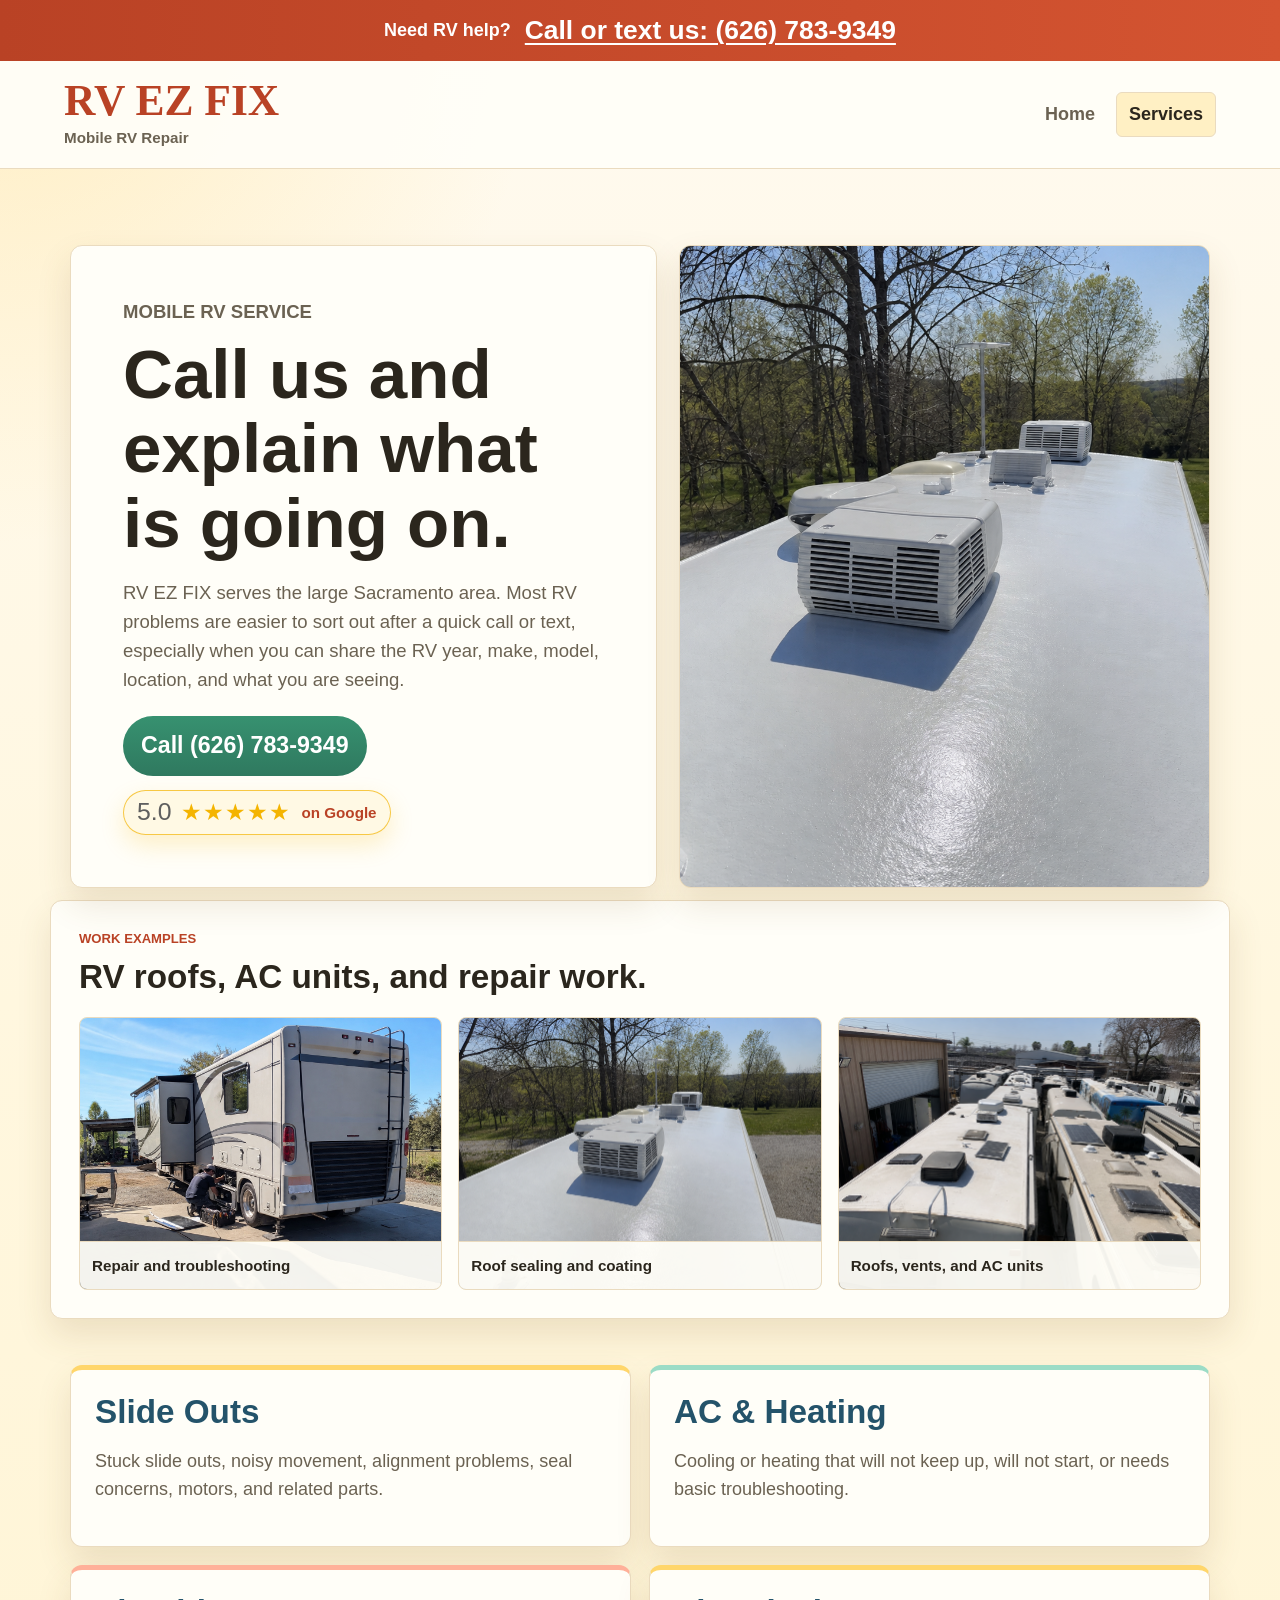
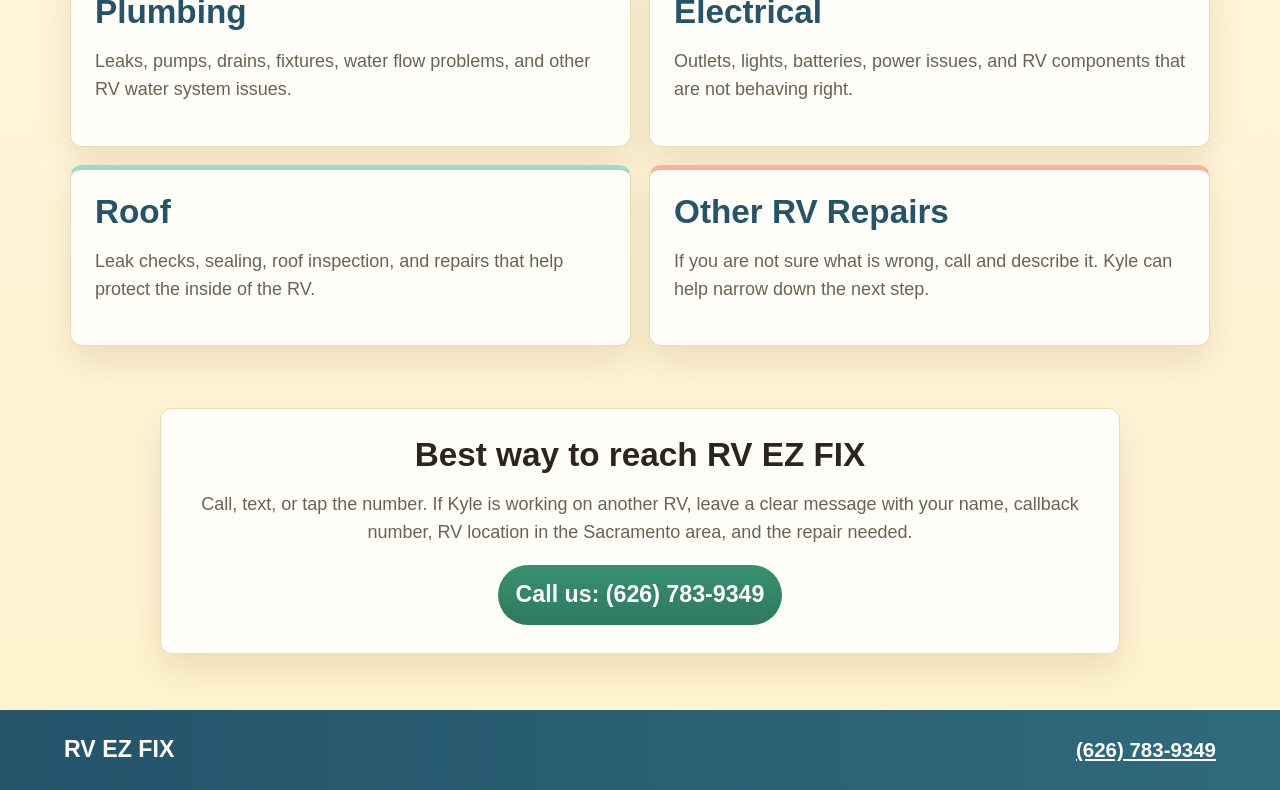
==== services.html @ 78fab825 "Add RV EZ FIX website" ====
<!DOCTYPE html>
<html lang="en">
<head>
  <meta charset="UTF-8">
  <meta name="viewport" content="width=device-width, initial-scale=1.0">
  <title>Services | RV EZ FIX</title>
  <meta name="description" content="Mobile RV repair services from RV EZ FIX: slide outs, AC and heating, plumbing, electrical, roof work, and other RV repairs.">
  <link rel="stylesheet" href="styles.css">
</head>
<body>
  <div class="top-call">
    <span>Need RV help?</span>
    <a href="tel:+16267839349">Call or text us: (626) 783-9349</a>
  </div>

  <header class="site-header">
    <a class="brand" href="index.html" aria-label="RV EZ FIX home">
      <span class="brand-main">RV EZ FIX</span>
      <span class="brand-sub">Mobile RV Repair</span>
    </a>
    <nav class="site-nav" aria-label="Primary navigation">
      <a href="index.html">Home</a>
      <a class="active" href="services.html">Services</a>
    </nav>
  </header>

  <main>
    <section class="services-hero">
      <div class="page-intro">
        <p class="kicker">Mobile RV service</p>
        <h1>Call us and explain what is going on.</h1>
        <p>RV EZ FIX serves the large Sacramento area. Most RV problems are easier to sort out after a quick call or text, especially when you can share the RV year, make, model, location, and what you are seeing.</p>
        <div class="hero-actions">
          <a class="phone-button" href="tel:+16267839349">Call (626) 783-9349</a>
          <a class="google-rating" href="https://share.google/MRd6cJwp9Sc3mTqp2" target="_blank" rel="noopener" aria-label="View RV EZ FIX 5.0 rating on Google">
            <span class="rating-number">5.0</span>
            <span class="rating-stars">&#9733;&#9733;&#9733;&#9733;&#9733;</span>
            <span class="rating-source">on Google</span>
          </a>
        </div>
      </div>
      <figure class="service-hero-photo">
        <img src="assets/rv-roof-coating.png" alt="Freshly sealed RV roof with AC units" onerror="this.style.display='none'">
      </figure>
    </section>

    <section class="section work-gallery compact-gallery" aria-label="RV repair photos">
      <div class="section-heading">
        <p class="kicker">Work examples</p>
        <h2>RV roofs, AC units, and repair work.</h2>
      </div>
      <div class="gallery-grid">
        <figure>
          <img src="assets/rv-shop-repair.png" alt="RV repair work inside a shop" onerror="this.style.display='none'">
          <figcaption>Repair and troubleshooting</figcaption>
        </figure>
        <figure>
          <img src="assets/rv-roof-coating.png" alt="Freshly coated RV roof with AC units" onerror="this.style.display='none'">
          <figcaption>Roof sealing and coating</figcaption>
        </figure>
        <figure>
          <img src="assets/rv-yard-rooftops.png" alt="Multiple RV roofs and service access view" onerror="this.style.display='none'">
          <figcaption>Roofs, vents, and AC units</figcaption>
        </figure>
      </div>
    </section>

    <section class="section services-list" aria-label="RV repair services">
      <article>
        <h2>Slide Outs</h2>
        <p>Stuck slide outs, noisy movement, alignment problems, seal concerns, motors, and related parts.</p>
      </article>
      <article>
        <h2>AC & Heating</h2>
        <p>Cooling or heating that will not keep up, will not start, or needs basic troubleshooting.</p>
      </article>
      <article>
        <h2>Plumbing</h2>
        <p>Leaks, pumps, drains, fixtures, water flow problems, and other RV water system issues.</p>
      </article>
      <article>
        <h2>Electrical</h2>
        <p>Outlets, lights, batteries, power issues, and RV components that are not behaving right.</p>
      </article>
      <article>
        <h2>Roof</h2>
        <p>Leak checks, sealing, roof inspection, and repairs that help protect the inside of the RV.</p>
      </article>
      <article>
        <h2>Other RV Repairs</h2>
        <p>If you are not sure what is wrong, call and describe it. Kyle can help narrow down the next step.</p>
      </article>
    </section>

    <section class="callout">
      <h2>Best way to reach RV EZ FIX</h2>
      <p>Call, text, or tap the number. If Kyle is working on another RV, leave a clear message with your name, callback number, RV location in the Sacramento area, and the repair needed.</p>
      <a class="phone-button" href="tel:+16267839349">Call us: (626) 783-9349</a>
    </section>
  </main>

  <footer class="site-footer">
    <p>RV EZ FIX</p>
    <a href="tel:+16267839349">(626) 783-9349</a>
  </footer>
</body>
</html>
---- styles.css ----
:root {
  --bg: #fff7df;
  --surface: #fffef8;
  --ink: #2b261d;
  --muted: #6b6252;
  --line: #eadbbf;
  --red: #d45431;
  --red-dark: #b94225;
  --green: #2f795f;
  --navy: #24536a;
  --sky: #dff5ff;
  --sun: #ffd66b;
  --gold: #f4b400;
  --shadow: 0 16px 34px rgba(119, 86, 32, 0.14);
}

* {
  box-sizing: border-box;
}

body {
  margin: 0;
  background:
    radial-gradient(circle at top left, rgba(255, 214, 107, 0.35), transparent 34rem),
    linear-gradient(180deg, #fffaf0 0%, var(--bg) 42%, #fff3cf 100%);
  color: var(--ink);
  font-family: "Trebuchet MS", Verdana, Arial, sans-serif;
  font-size: 18px;
  line-height: 1.55;
}

img {
  display: block;
  max-width: 100%;
}

a {
  color: inherit;
}

.top-call {
  align-items: center;
  background: linear-gradient(90deg, var(--red-dark), var(--red));
  color: #fff;
  display: flex;
  flex-wrap: wrap;
  gap: 8px 14px;
  justify-content: center;
  padding: 10px 16px;
  text-align: center;
}

.top-call span {
  font-weight: 700;
}

.top-call a {
  font-size: clamp(1.15rem, 2.4vw, 1.65rem);
  font-weight: 900;
  text-decoration: underline;
  text-decoration-thickness: 2px;
  text-underline-offset: 4px;
}

.site-header {
  align-items: center;
  background: rgba(255, 254, 248, 0.94);
  border-bottom: 1px solid var(--line);
  display: flex;
  justify-content: space-between;
  padding: 18px clamp(18px, 5vw, 64px);
}

.brand {
  display: grid;
  text-decoration: none;
}

.brand-main {
  color: var(--red-dark);
  font-family: Georgia, "Times New Roman", serif;
  font-size: clamp(1.85rem, 3.4vw, 3rem);
  font-weight: 700;
  line-height: 1;
}

.brand-sub {
  color: var(--muted);
  font-size: 0.95rem;
  font-weight: 700;
  margin-top: 4px;
}

.site-nav {
  display: flex;
  gap: 8px;
}

.site-nav a {
  border: 1px solid transparent;
  border-radius: 6px;
  color: var(--muted);
  font-weight: 800;
  padding: 8px 12px;
  text-decoration: none;
}

.site-nav a:hover,
.site-nav a.active {
  background: #fff0c4;
  border-color: var(--line);
  color: var(--ink);
}

.hero,
.page-intro {
  margin: 0 auto;
  max-width: 1180px;
  padding: clamp(38px, 7vw, 82px) 20px 34px;
}

.services-hero {
  align-items: stretch;
  display: grid;
  gap: 22px;
  grid-template-columns: minmax(0, 1.05fr) minmax(320px, 0.95fr);
  margin: 0 auto;
  max-width: 1180px;
  padding: clamp(38px, 7vw, 76px) 20px 12px;
}

.hero {
  display: block;
}

.page-intro {
  display: block;
}

.hero-note,
.quick-card,
.hero-photo,
.service-hero-photo,
.page-intro,
.notice-strip,
.service-bullets,
.services-list article,
.callout,
.service-area,
.work-gallery {
  background: var(--surface);
  border: 1px solid var(--line);
  border-radius: 12px;
  box-shadow: var(--shadow);
}

.hero-note,
.page-intro {
  padding: clamp(28px, 5vw, 52px);
}

.hero-note {
  border-top-left-radius: 0;
  border-top-right-radius: 0;
  box-shadow: var(--shadow);
}

.hero-photo {
  background: #f1dbaa;
  border-bottom: 0;
  border-bottom-left-radius: 0;
  border-bottom-right-radius: 0;
  margin: 0;
  min-height: clamp(260px, 42vw, 520px);
  overflow: hidden;
  position: relative;
}

.service-hero-photo {
  background: #f1dbaa;
  margin: 0;
  min-height: 420px;
  overflow: hidden;
  position: relative;
}

.service-hero-photo::before {
  align-items: center;
  color: #786745;
  content: "RV service photo";
  display: flex;
  font-family: Georgia, "Times New Roman", serif;
  font-size: 1.2rem;
  font-weight: 700;
  inset: 0;
  justify-content: center;
  position: absolute;
}

.service-hero-photo img {
  height: 100%;
  inset: 0;
  object-fit: cover;
  position: absolute;
  width: 100%;
  z-index: 1;
}

.hero-photo::before {
  align-items: center;
  color: #786745;
  content: "RV repair photo";
  display: flex;
  font-family: Georgia, "Times New Roman", serif;
  font-size: 1.2rem;
  font-weight: 700;
  inset: 0;
  justify-content: center;
  position: absolute;
}

.hero-photo img {
  height: 100%;
  inset: 0;
  object-fit: cover;
  position: absolute;
  width: 100%;
  z-index: 1;
}

.quick-card {
  align-self: start;
  padding: 24px;
}

.kicker {
  color: var(--red-dark);
  font-size: 0.82rem;
  font-weight: 900;
  letter-spacing: 0;
  margin: 0 0 10px;
  text-transform: uppercase;
}

h1,
h2 {
  font-family: "Trebuchet MS", Verdana, Arial, sans-serif;
  line-height: 1.08;
}

h1 {
  font-size: clamp(2.25rem, 5.4vw, 4.75rem);
  margin: 0;
}

h2 {
  font-size: clamp(1.45rem, 2.6vw, 2.35rem);
  margin: 0 0 12px;
}

.hero-note p,
.page-intro p,
.quick-card p,
.notice-strip p,
.service-area p,
.callout p,
.services-list p,
.section-heading + p {
  color: var(--muted);
}

.hero-note p:not(.kicker),
.page-intro p {
  font-size: 1.16rem;
  max-width: 760px;
}

.hero-actions {
  align-items: center;
  display: flex;
  flex-wrap: wrap;
  gap: 14px;
  margin-top: 22px;
}

.phone-button {
  background: linear-gradient(180deg, #379170, var(--green));
  border-radius: 999px;
  color: #fff;
  display: inline-block;
  font-size: clamp(1.08rem, 2.4vw, 1.45rem);
  font-weight: 900;
  padding: 12px 18px;
  text-decoration: none;
}

.phone-button:hover {
  background: #2d5142;
}

.rating-badge,
.google-rating {
  align-items: center;
  background: #fff;
  border: 1px solid var(--line);
  border-radius: 999px;
  display: inline-flex;
  gap: 10px;
  padding: 9px 13px;
}

.google-rating {
  background: #fff9e4;
  border-color: rgba(244, 180, 0, 0.7);
  box-shadow: 0 10px 24px rgba(244, 180, 0, 0.2);
  color: var(--ink);
  text-decoration: none;
}

.rating-badge span,
.rating-number {
  color: #5f5f5f;
  font-size: 1.55rem;
  line-height: 1;
}

.rating-badge strong,
.rating-stars {
  color: var(--gold);
  font-size: 1.45rem;
  letter-spacing: 1px;
  line-height: 1;
}

.rating-source {
  color: var(--red-dark);
  font-size: 0.95rem;
  font-weight: 900;
  white-space: nowrap;
}

.quick-card h2,
.services-list h2 {
  color: var(--navy);
}

.quick-card p {
  margin: 12px 0;
}

.quick-card a {
  color: var(--red);
  font-weight: 900;
}

.notice-strip {
  margin: 10px auto 0;
  max-width: 1140px;
  padding: 18px 22px;
}

.notice-strip p {
  font-family: "Trebuchet MS", Verdana, Arial, sans-serif;
  font-size: 1.24rem;
  font-weight: 700;
  margin: 0;
}

.section {
  margin: 0 auto;
  max-width: 1180px;
  padding: 46px 20px;
}

.section-heading {
  margin-bottom: 22px;
}

.section-heading h2 {
  max-width: 720px;
}

.two-column,
.service-area {
  display: grid;
  gap: 28px;
  grid-template-columns: minmax(0, 0.8fr) minmax(0, 1.2fr);
}

.service-bullets,
.service-area {
  margin-top: 0;
  padding: 26px 30px;
}

.service-bullets {
  padding-left: 46px;
}

.service-bullets li {
  margin: 0 0 12px;
}

.work-gallery {
  padding: 28px;
}

.compact-gallery {
  padding-top: 28px;
}

.gallery-grid {
  display: grid;
  gap: 16px;
  grid-template-columns: repeat(3, 1fr);
}

.gallery-grid figure {
  background: #fff0c4;
  border: 1px solid var(--line);
  border-radius: 8px;
  margin: 0;
  min-height: 260px;
  overflow: hidden;
  position: relative;
}

.gallery-grid figure::before {
  align-items: center;
  color: #786745;
  content: "Add job photo";
  display: flex;
  font-family: Georgia, "Times New Roman", serif;
  font-weight: 700;
  inset: 0;
  justify-content: center;
  padding-bottom: 48px;
  position: absolute;
  text-align: center;
}

.gallery-grid img {
  aspect-ratio: 4 / 3;
  height: 100%;
  object-fit: cover;
  position: relative;
  width: 100%;
  z-index: 1;
}

.gallery-grid figcaption {
  background: rgba(255, 254, 248, 0.94);
  border-top: 1px solid var(--line);
  bottom: 0;
  color: var(--ink);
  font-size: 0.95rem;
  font-weight: 800;
  left: 0;
  padding: 12px;
  position: absolute;
  right: 0;
  z-index: 2;
}

.services-list {
  display: grid;
  gap: 18px;
  grid-template-columns: repeat(2, 1fr);
}

.services-list article {
  padding: 24px;
}

.services-list article:nth-child(3n + 1) {
  border-top: 5px solid var(--sun);
}

.services-list article:nth-child(3n + 2) {
  border-top: 5px solid #9bdcc6;
}

.services-list article:nth-child(3n) {
  border-top: 5px solid #ffb099;
}

.callout {
  margin: 16px auto 56px;
  max-width: 960px;
  padding: 28px;
  text-align: center;
}

.site-footer {
  align-items: center;
  background: linear-gradient(90deg, var(--navy), #2f6a7c);
  color: #fff;
  display: flex;
  flex-wrap: wrap;
  gap: 10px 20px;
  justify-content: space-between;
  padding: 22px clamp(18px, 5vw, 64px);
}

.site-footer p {
  font-family: "Trebuchet MS", Verdana, Arial, sans-serif;
  font-size: 1.45rem;
  font-weight: 700;
  margin: 0;
}

.site-footer a {
  font-size: 1.28rem;
  font-weight: 900;
}

@media (max-width: 820px) {
  .site-header {
    align-items: flex-start;
    flex-direction: column;
    gap: 16px;
  }

  .site-nav {
    width: 100%;
  }

  .site-nav a {
    flex: 1;
    text-align: center;
  }

  .hero,
  .services-hero,
  .two-column,
  .service-area,
  .services-list,
  .gallery-grid {
    grid-template-columns: 1fr;
  }

  .page-intro {
    display: block;
  }

  .service-hero-photo {
    min-height: 320px;
  }

  .gallery-grid figure {
    min-height: 320px;
  }
}

@media (max-width: 480px) {
  body {
    font-size: 16px;
  }

  .top-call {
    display: grid;
  }

  .phone-button {
    width: 100%;
    text-align: center;
  }

  .rating-badge {
    justify-content: center;
    width: 100%;
  }

  .google-rating {
    justify-content: center;
    width: 100%;
  }
}
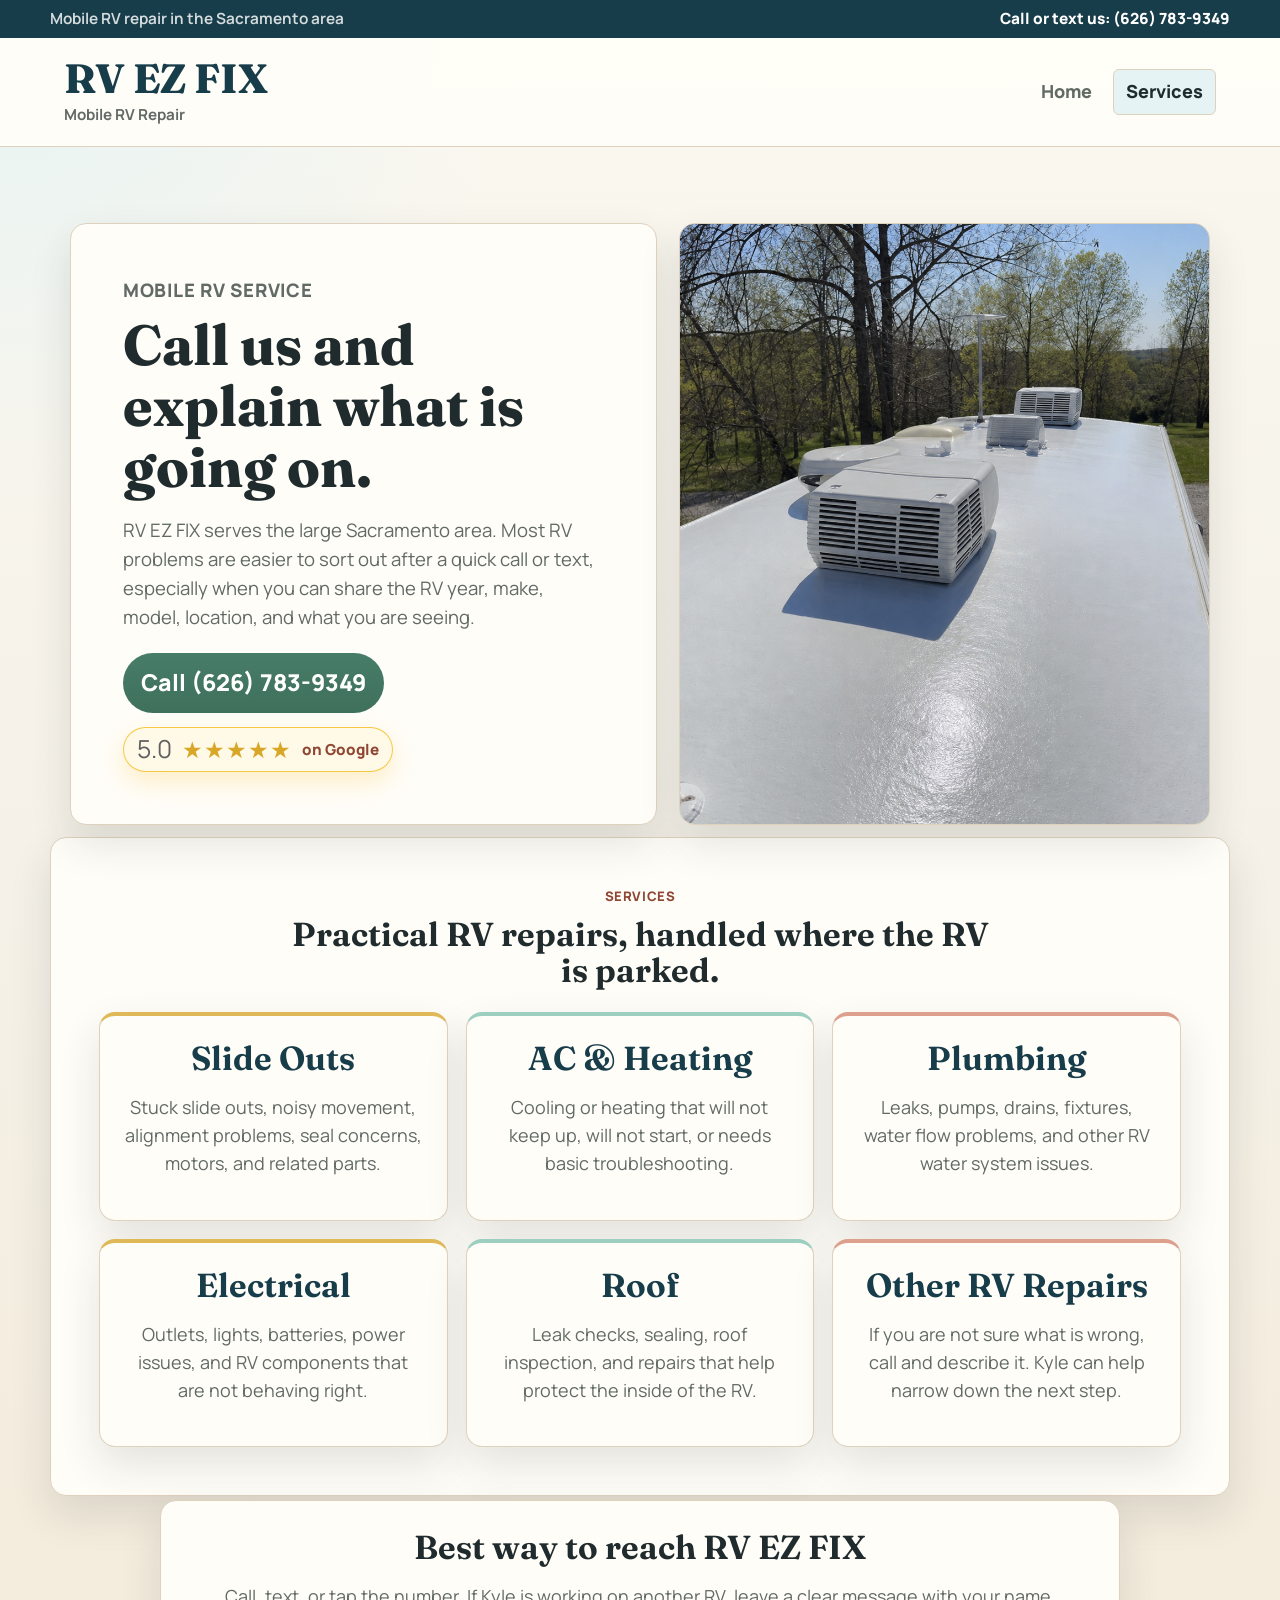
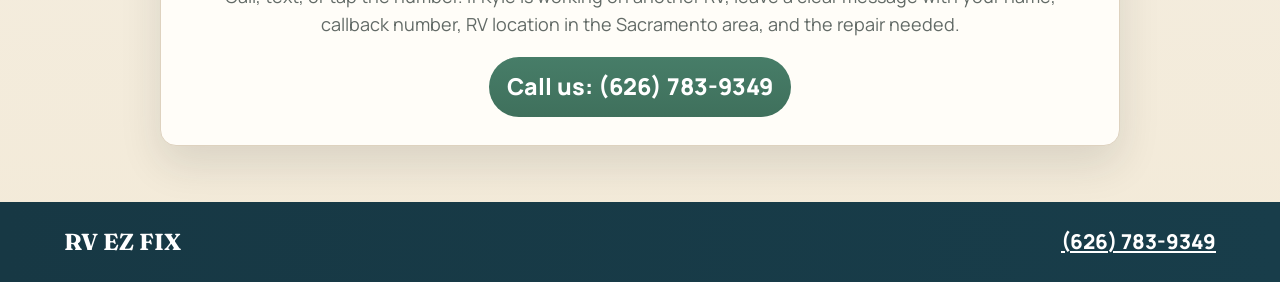
==== commit ac626163: "Refine RV EZ FIX site design" ====
--- a/services.html
+++ b/services.html
@@ -5,12 +5,17 @@
   <meta name="viewport" content="width=device-width, initial-scale=1.0">
   <title>Services | RV EZ FIX</title>
   <meta name="description" content="Mobile RV repair services from RV EZ FIX: slide outs, AC and heating, plumbing, electrical, roof work, and other RV repairs.">
+  <link rel="preconnect" href="https://fonts.googleapis.com">
+  <link rel="preconnect" href="https://fonts.gstatic.com" crossorigin>
+  <link href="https://fonts.googleapis.com/css2?family=Fraunces:opsz,wght@9..144,650;9..144,750&family=Manrope:wght@400;500;600;700;800&display=swap" rel="stylesheet">
   <link rel="stylesheet" href="styles.css">
 </head>
 <body>
   <div class="top-call">
-    <span>Need RV help?</span>
-    <a href="tel:+16267839349">Call or text us: (626) 783-9349</a>
+    <div class="top-call-inner">
+      <span>Mobile RV repair in the Sacramento area</span>
+      <a href="tel:+16267839349">Call or text us: (626) 783-9349</a>
+    </div>
   </div>
 
   <header class="site-header">
@@ -32,7 +37,7 @@
         <p>RV EZ FIX serves the large Sacramento area. Most RV problems are easier to sort out after a quick call or text, especially when you can share the RV year, make, model, location, and what you are seeing.</p>
         <div class="hero-actions">
           <a class="phone-button" href="tel:+16267839349">Call (626) 783-9349</a>
-          <a class="google-rating" href="https://share.google/MRd6cJwp9Sc3mTqp2" target="_blank" rel="noopener" aria-label="View RV EZ FIX 5.0 rating on Google">
+          <a class="google-rating" href="https://www.google.com/maps/search/?api=1&query=RV%20EZ%20FIX%20mobile%20rv%20repair&query_place_id=ChIJzyVlwn_RmoAR7Ndyryuwh48" target="_blank" rel="noopener" aria-label="View RV EZ FIX 5.0 rating on Google">
             <span class="rating-number">5.0</span>
             <span class="rating-stars">&#9733;&#9733;&#9733;&#9733;&#9733;</span>
             <span class="rating-source">on Google</span>
@@ -44,28 +49,12 @@
       </figure>
     </section>
 
-    <section class="section work-gallery compact-gallery" aria-label="RV repair photos">
-      <div class="section-heading">
-        <p class="kicker">Work examples</p>
-        <h2>RV roofs, AC units, and repair work.</h2>
+    <section class="section services-panel" aria-label="RV repair services">
+      <div class="section-heading centered-heading">
+        <p class="kicker">Services</p>
+        <h2>Practical RV repairs, handled where the RV is parked.</h2>
       </div>
-      <div class="gallery-grid">
-        <figure>
-          <img src="assets/rv-shop-repair.png" alt="RV repair work inside a shop" onerror="this.style.display='none'">
-          <figcaption>Repair and troubleshooting</figcaption>
-        </figure>
-        <figure>
-          <img src="assets/rv-roof-coating.png" alt="Freshly coated RV roof with AC units" onerror="this.style.display='none'">
-          <figcaption>Roof sealing and coating</figcaption>
-        </figure>
-        <figure>
-          <img src="assets/rv-yard-rooftops.png" alt="Multiple RV roofs and service access view" onerror="this.style.display='none'">
-          <figcaption>Roofs, vents, and AC units</figcaption>
-        </figure>
-      </div>
-    </section>
-
-    <section class="section services-list" aria-label="RV repair services">
+      <div class="services-list">
       <article>
         <h2>Slide Outs</h2>
         <p>Stuck slide outs, noisy movement, alignment problems, seal concerns, motors, and related parts.</p>
@@ -90,6 +79,7 @@
         <h2>Other RV Repairs</h2>
         <p>If you are not sure what is wrong, call and describe it. Kyle can help narrow down the next step.</p>
       </article>
+      </div>
     </section>
 
     <section class="callout">
--- a/styles.css
+++ b/styles.css
@@ -1,17 +1,17 @@
 :root {
-  --bg: #fff7df;
-  --surface: #fffef8;
-  --ink: #2b261d;
-  --muted: #6b6252;
-  --line: #eadbbf;
-  --red: #d45431;
-  --red-dark: #b94225;
-  --green: #2f795f;
-  --navy: #24536a;
-  --sky: #dff5ff;
-  --sun: #ffd66b;
-  --gold: #f4b400;
-  --shadow: 0 16px 34px rgba(119, 86, 32, 0.14);
+  --bg: #f5f1e8;
+  --surface: #fffdf8;
+  --ink: #202b2d;
+  --muted: #626a66;
+  --line: #ded2bf;
+  --accent: #b65f44;
+  --accent-dark: #8f4633;
+  --green: #3f705c;
+  --navy: #183d4a;
+  --sky: #e5f3f4;
+  --sun: #dfb857;
+  --gold: #d8a728;
+  --shadow: 0 18px 42px rgba(36, 45, 43, 0.12);
 }
 
 * {
@@ -21,10 +21,10 @@
 body {
   margin: 0;
   background:
-    radial-gradient(circle at top left, rgba(255, 214, 107, 0.35), transparent 34rem),
-    linear-gradient(180deg, #fffaf0 0%, var(--bg) 42%, #fff3cf 100%);
+    radial-gradient(circle at top left, rgba(229, 243, 244, 0.95), transparent 32rem),
+    linear-gradient(180deg, #fbf8f0 0%, var(--bg) 46%, #f3ead8 100%);
   color: var(--ink);
-  font-family: "Trebuchet MS", Verdana, Arial, sans-serif;
+  font-family: Manrope, Arial, Helvetica, sans-serif;
   font-size: 18px;
   line-height: 1.55;
 }
@@ -39,27 +39,36 @@
 }
 
 .top-call {
-  align-items: center;
-  background: linear-gradient(90deg, var(--red-dark), var(--red));
+  background: var(--navy);
   color: #fff;
+  padding: 9px 18px;
+}
+
+.top-call-inner {
+  align-items: center;
   display: flex;
   flex-wrap: wrap;
-  gap: 8px 14px;
-  justify-content: center;
-  padding: 10px 16px;
-  text-align: center;
+  gap: 8px 18px;
+  justify-content: space-between;
+  margin: 0 auto;
+  max-width: 1180px;
+}
+
+.top-call span,
+.top-call a {
+  font-size: 0.96rem;
+  line-height: 1.3;
 }
 
 .top-call span {
-  font-weight: 700;
+  color: rgba(255, 255, 255, 0.82);
+  font-weight: 650;
 }
 
 .top-call a {
-  font-size: clamp(1.15rem, 2.4vw, 1.65rem);
-  font-weight: 900;
-  text-decoration: underline;
-  text-decoration-thickness: 2px;
-  text-underline-offset: 4px;
+  color: #fff;
+  font-weight: 800;
+  text-decoration: none;
 }
 
 .site-header {
@@ -68,7 +77,7 @@
   border-bottom: 1px solid var(--line);
   display: flex;
   justify-content: space-between;
-  padding: 18px clamp(18px, 5vw, 64px);
+  padding: 20px clamp(18px, 5vw, 64px);
 }
 
 .brand {
@@ -77,10 +86,10 @@
 }
 
 .brand-main {
-  color: var(--red-dark);
-  font-family: Georgia, "Times New Roman", serif;
-  font-size: clamp(1.85rem, 3.4vw, 3rem);
-  font-weight: 700;
+  color: var(--navy);
+  font-family: Fraunces, Georgia, "Times New Roman", serif;
+  font-size: clamp(1.9rem, 3.2vw, 2.85rem);
+  font-weight: 750;
   line-height: 1;
 }
 
@@ -107,7 +116,7 @@
 
 .site-nav a:hover,
 .site-nav a.active {
-  background: #fff0c4;
+  background: var(--sky);
   border-color: var(--line);
   color: var(--ink);
 }
@@ -130,7 +139,10 @@
 }
 
 .hero {
-  display: block;
+  align-items: stretch;
+  display: grid;
+  gap: 0;
+  grid-template-columns: minmax(0, 1fr) minmax(0, 1fr);
 }
 
 .page-intro {
@@ -147,10 +159,12 @@
 .services-list article,
 .callout,
 .service-area,
-.work-gallery {
+.work-gallery,
+.feature-panel,
+.services-panel {
   background: var(--surface);
   border: 1px solid var(--line);
-  border-radius: 12px;
+  border-radius: 16px;
   box-shadow: var(--shadow);
 }
 
@@ -160,24 +174,28 @@
 }
 
 .hero-note {
+  border-bottom-left-radius: 0;
+  border-left: 0;
   border-top-left-radius: 0;
+  display: flex;
+  flex-direction: column;
+  justify-content: center;
+  box-shadow: var(--shadow);
+}
+
+.hero-photo {
+  background: #e8dfcf;
+  border-bottom-right-radius: 0;
+  border-right: 0;
   border-top-right-radius: 0;
-  box-shadow: var(--shadow);
-}
-
-.hero-photo {
-  background: #f1dbaa;
-  border-bottom: 0;
-  border-bottom-left-radius: 0;
-  border-bottom-right-radius: 0;
-  margin: 0;
-  min-height: clamp(260px, 42vw, 520px);
+  margin: 0;
+  min-height: clamp(360px, 44vw, 560px);
   overflow: hidden;
   position: relative;
 }
 
 .service-hero-photo {
-  background: #f1dbaa;
+  background: #e8dfcf;
   margin: 0;
   min-height: 420px;
   overflow: hidden;
@@ -189,7 +207,7 @@
   color: #786745;
   content: "RV service photo";
   display: flex;
-  font-family: Georgia, "Times New Roman", serif;
+  font-family: Fraunces, Georgia, "Times New Roman", serif;
   font-size: 1.2rem;
   font-weight: 700;
   inset: 0;
@@ -211,7 +229,7 @@
   color: #786745;
   content: "RV repair photo";
   display: flex;
-  font-family: Georgia, "Times New Roman", serif;
+  font-family: Fraunces, Georgia, "Times New Roman", serif;
   font-size: 1.2rem;
   font-weight: 700;
   inset: 0;
@@ -234,27 +252,29 @@
 }
 
 .kicker {
-  color: var(--red-dark);
+  color: var(--accent-dark);
   font-size: 0.82rem;
-  font-weight: 900;
-  letter-spacing: 0;
+  font-weight: 800;
+  letter-spacing: 0.04em;
   margin: 0 0 10px;
   text-transform: uppercase;
 }
 
 h1,
 h2 {
-  font-family: "Trebuchet MS", Verdana, Arial, sans-serif;
+  font-family: Fraunces, Georgia, "Times New Roman", serif;
   line-height: 1.08;
 }
 
 h1 {
-  font-size: clamp(2.25rem, 5.4vw, 4.75rem);
+  font-size: clamp(2.25rem, 4.4vw, 4.15rem);
+  font-weight: 750;
   margin: 0;
 }
 
 h2 {
   font-size: clamp(1.45rem, 2.6vw, 2.35rem);
+  font-weight: 650;
   margin: 0 0 12px;
 }
 
@@ -284,7 +304,7 @@
 }
 
 .phone-button {
-  background: linear-gradient(180deg, #379170, var(--green));
+  background: linear-gradient(180deg, #477d68, var(--green));
   border-radius: 999px;
   color: #fff;
   display: inline-block;
@@ -310,7 +330,7 @@
 }
 
 .google-rating {
-  background: #fff9e4;
+  background: #fff9e7;
   border-color: rgba(244, 180, 0, 0.7);
   box-shadow: 0 10px 24px rgba(244, 180, 0, 0.2);
   color: var(--ink);
@@ -333,7 +353,7 @@
 }
 
 .rating-source {
-  color: var(--red-dark);
+  color: var(--accent-dark);
   font-size: 0.95rem;
   font-weight: 900;
   white-space: nowrap;
@@ -349,7 +369,7 @@
 }
 
 .quick-card a {
-  color: var(--red);
+  color: var(--accent);
   font-weight: 900;
 }
 
@@ -360,7 +380,7 @@
 }
 
 .notice-strip p {
-  font-family: "Trebuchet MS", Verdana, Arial, sans-serif;
+  font-family: Manrope, Arial, Helvetica, sans-serif;
   font-size: 1.24rem;
   font-weight: 700;
   margin: 0;
@@ -369,15 +389,85 @@
 .section {
   margin: 0 auto;
   max-width: 1180px;
-  padding: 46px 20px;
+  padding: 34px 20px;
 }
 
 .section-heading {
-  margin-bottom: 22px;
+  margin-bottom: 24px;
 }
 
 .section-heading h2 {
   max-width: 720px;
+}
+
+.section-heading p:not(.kicker) {
+  color: var(--muted);
+  max-width: 760px;
+}
+
+.centered-heading {
+  text-align: center;
+}
+
+.centered-heading h2,
+.centered-heading p {
+  margin-left: auto;
+  margin-right: auto;
+}
+
+.feature-panel,
+.services-panel {
+  padding: clamp(28px, 5vw, 48px);
+}
+
+.service-card-grid {
+  display: grid;
+  gap: 16px;
+  grid-template-columns: repeat(3, 1fr);
+  margin-bottom: 20px;
+}
+
+.service-card-grid article {
+  background: linear-gradient(180deg, #fff8ea, #fffdf8);
+  border: 1px solid var(--line);
+  border-radius: 12px;
+  padding: 22px;
+  text-align: center;
+}
+
+.service-card-grid h3 {
+  color: var(--navy);
+  font-size: 1.28rem;
+  margin: 0 0 8px;
+}
+
+.service-card-grid p {
+  color: var(--muted);
+  margin: 0;
+}
+
+.panel-footer {
+  align-items: center;
+  background: linear-gradient(90deg, rgba(229, 243, 244, 0.9), rgba(255, 248, 234, 0.95));
+  border: 1px solid var(--line);
+  border-radius: 12px;
+  display: flex;
+  flex-wrap: wrap;
+  gap: 14px;
+  justify-content: space-between;
+  margin-top: 20px;
+  padding: 16px 18px;
+}
+
+.panel-footer strong {
+  color: var(--navy);
+}
+
+.panel-footer a {
+  color: var(--accent-dark);
+  font-weight: 900;
+  text-decoration-thickness: 2px;
+  text-underline-offset: 4px;
 }
 
 .two-column,
@@ -415,12 +505,16 @@
   grid-template-columns: repeat(3, 1fr);
 }
 
+.compact-photo-row {
+  margin-top: 18px;
+}
+
 .gallery-grid figure {
-  background: #fff0c4;
+  background: #eee4d4;
   border: 1px solid var(--line);
   border-radius: 8px;
   margin: 0;
-  min-height: 260px;
+  min-height: 250px;
   overflow: hidden;
   position: relative;
 }
@@ -430,7 +524,7 @@
   color: #786745;
   content: "Add job photo";
   display: flex;
-  font-family: Georgia, "Times New Roman", serif;
+  font-family: Fraunces, Georgia, "Times New Roman", serif;
   font-weight: 700;
   inset: 0;
   justify-content: center;
@@ -465,27 +559,29 @@
 .services-list {
   display: grid;
   gap: 18px;
-  grid-template-columns: repeat(2, 1fr);
+  grid-template-columns: repeat(3, 1fr);
 }
 
 .services-list article {
+  background: var(--surface);
   padding: 24px;
+  text-align: center;
 }
 
 .services-list article:nth-child(3n + 1) {
-  border-top: 5px solid var(--sun);
+  border-top: 4px solid var(--sun);
 }
 
 .services-list article:nth-child(3n + 2) {
-  border-top: 5px solid #9bdcc6;
+  border-top: 4px solid #9ccfc0;
 }
 
 .services-list article:nth-child(3n) {
-  border-top: 5px solid #ffb099;
+  border-top: 4px solid #dca08d;
 }
 
 .callout {
-  margin: 16px auto 56px;
+  margin: 4px auto 56px;
   max-width: 960px;
   padding: 28px;
   text-align: center;
@@ -493,7 +589,7 @@
 
 .site-footer {
   align-items: center;
-  background: linear-gradient(90deg, var(--navy), #2f6a7c);
+  background: linear-gradient(90deg, #173844, var(--navy));
   color: #fff;
   display: flex;
   flex-wrap: wrap;
@@ -503,7 +599,7 @@
 }
 
 .site-footer p {
-  font-family: "Trebuchet MS", Verdana, Arial, sans-serif;
+  font-family: Fraunces, Georgia, "Times New Roman", serif;
   font-size: 1.45rem;
   font-weight: 700;
   margin: 0;
@@ -535,8 +631,30 @@
   .two-column,
   .service-area,
   .services-list,
-  .gallery-grid {
+  .gallery-grid,
+  .service-card-grid {
     grid-template-columns: 1fr;
+  }
+
+  .hero {
+    display: grid;
+  }
+
+  .hero-note,
+  .hero-photo {
+    border: 1px solid var(--line);
+    border-radius: 12px;
+  }
+
+  .hero-note {
+    border-top-left-radius: 0;
+    border-top-right-radius: 0;
+  }
+
+  .hero-photo {
+    border-bottom: 0;
+    border-bottom-left-radius: 0;
+    border-bottom-right-radius: 0;
   }
 
   .page-intro {
@@ -557,8 +675,10 @@
     font-size: 16px;
   }
 
-  .top-call {
+  .top-call-inner {
     display: grid;
+    justify-content: center;
+    text-align: center;
   }
 
   .phone-button {
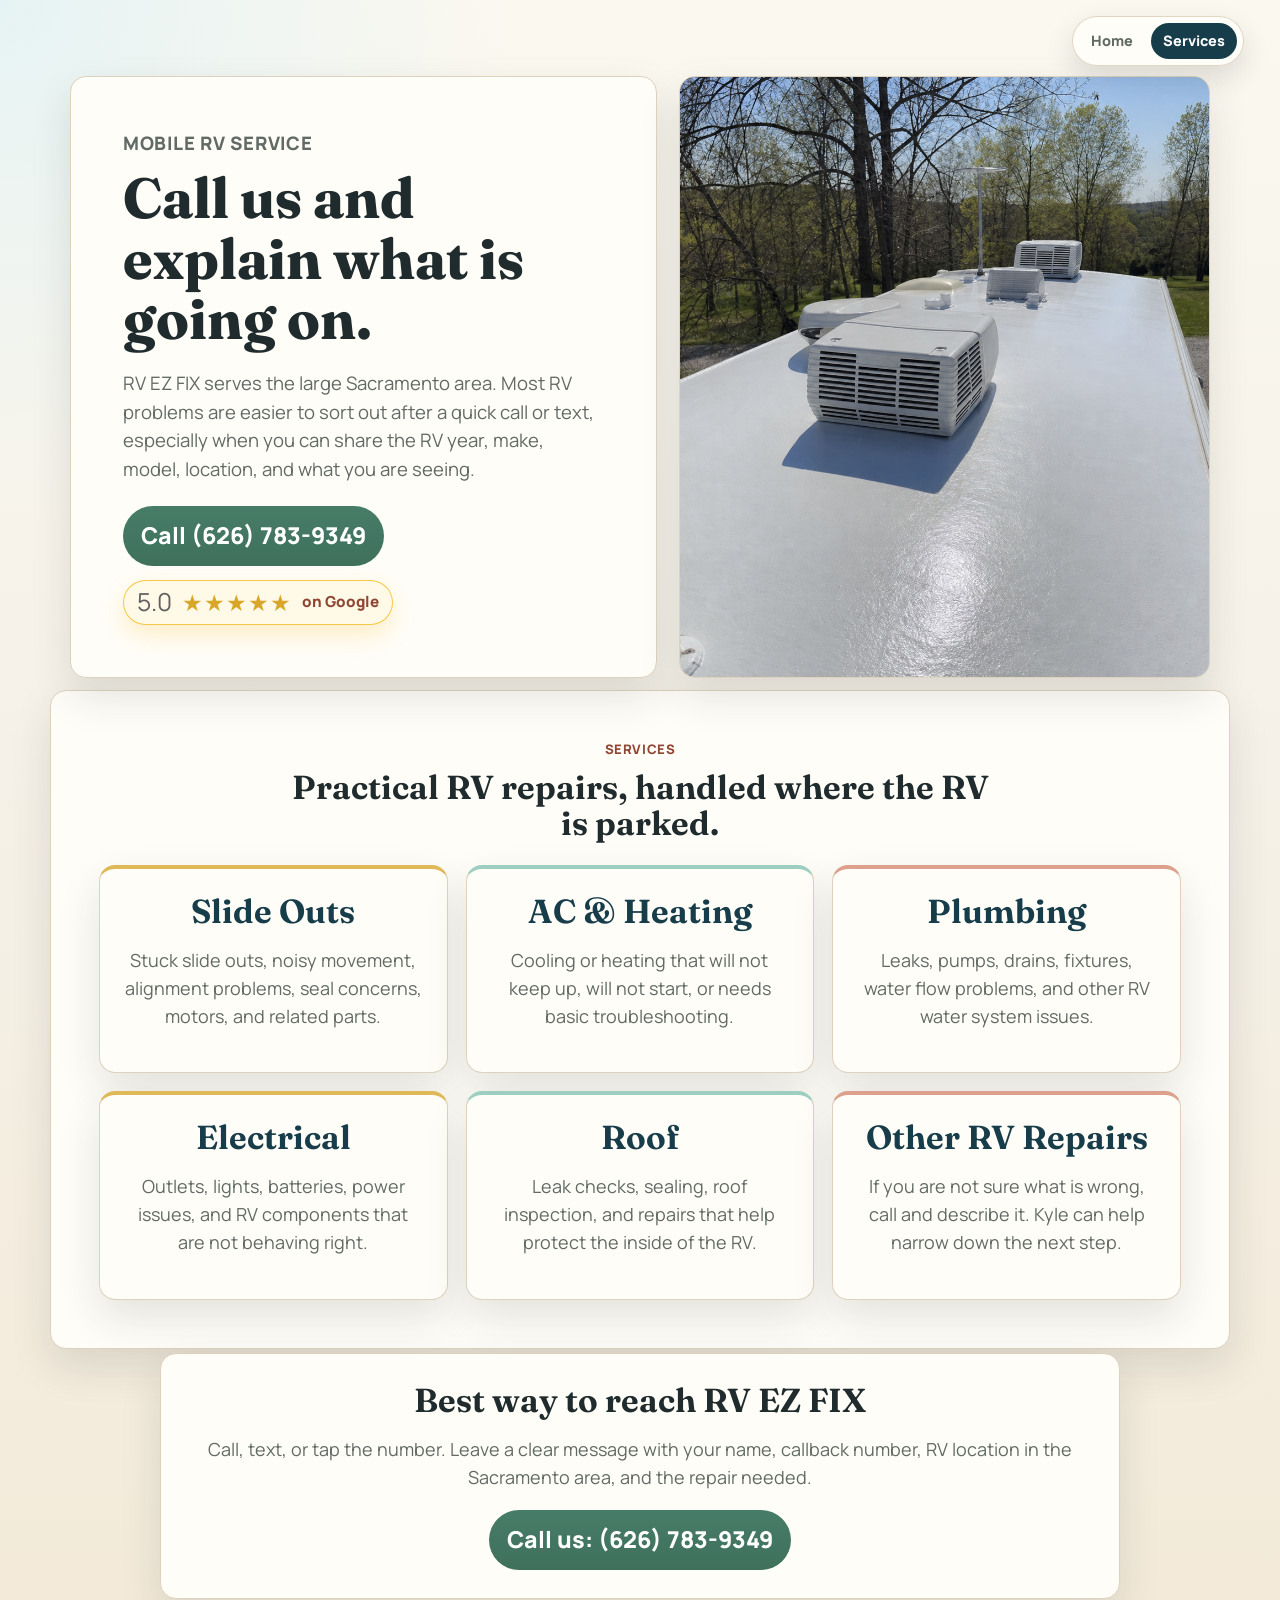
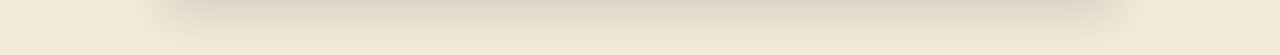
==== commit ee155770: "Simplify site navigation" ====
--- a/services.html
+++ b/services.html
@@ -11,23 +11,10 @@
   <link rel="stylesheet" href="styles.css">
 </head>
 <body>
-  <div class="top-call">
-    <div class="top-call-inner">
-      <span>Mobile RV repair in the Sacramento area</span>
-      <a href="tel:+16267839349">Call or text us: (626) 783-9349</a>
-    </div>
-  </div>
-
-  <header class="site-header">
-    <a class="brand" href="index.html" aria-label="RV EZ FIX home">
-      <span class="brand-main">RV EZ FIX</span>
-      <span class="brand-sub">Mobile RV Repair</span>
-    </a>
-    <nav class="site-nav" aria-label="Primary navigation">
-      <a href="index.html">Home</a>
-      <a class="active" href="services.html">Services</a>
-    </nav>
-  </header>
+  <nav class="page-nav" aria-label="Page navigation">
+    <a href="index.html">Home</a>
+    <a class="active" href="services.html">Services</a>
+  </nav>
 
   <main>
     <section class="services-hero">
@@ -84,14 +71,10 @@
 
     <section class="callout">
       <h2>Best way to reach RV EZ FIX</h2>
-      <p>Call, text, or tap the number. If Kyle is working on another RV, leave a clear message with your name, callback number, RV location in the Sacramento area, and the repair needed.</p>
+      <p>Call, text, or tap the number. Leave a clear message with your name, callback number, RV location in the Sacramento area, and the repair needed.</p>
       <a class="phone-button" href="tel:+16267839349">Call us: (626) 783-9349</a>
     </section>
   </main>
 
-  <footer class="site-footer">
-    <p>RV EZ FIX</p>
-    <a href="tel:+16267839349">(626) 783-9349</a>
-  </footer>
 </body>
 </html>
--- a/styles.css
+++ b/styles.css
@@ -38,87 +38,35 @@
   color: inherit;
 }
 
-.top-call {
+.page-nav {
+  align-items: center;
+  background: rgba(255, 253, 248, 0.92);
+  border: 1px solid rgba(222, 210, 191, 0.9);
+  border-radius: 999px;
+  box-shadow: 0 12px 28px rgba(36, 45, 43, 0.14);
+  backdrop-filter: blur(10px);
+  display: flex;
+  gap: 6px;
+  padding: 6px;
+  position: fixed;
+  right: clamp(14px, 3vw, 36px);
+  top: 16px;
+  z-index: 20;
+}
+
+.page-nav a {
+  border-radius: 999px;
+  color: var(--muted);
+  font-size: 0.9rem;
+  font-weight: 800;
+  padding: 7px 12px;
+  text-decoration: none;
+}
+
+.page-nav a:hover,
+.page-nav a.active {
   background: var(--navy);
   color: #fff;
-  padding: 9px 18px;
-}
-
-.top-call-inner {
-  align-items: center;
-  display: flex;
-  flex-wrap: wrap;
-  gap: 8px 18px;
-  justify-content: space-between;
-  margin: 0 auto;
-  max-width: 1180px;
-}
-
-.top-call span,
-.top-call a {
-  font-size: 0.96rem;
-  line-height: 1.3;
-}
-
-.top-call span {
-  color: rgba(255, 255, 255, 0.82);
-  font-weight: 650;
-}
-
-.top-call a {
-  color: #fff;
-  font-weight: 800;
-  text-decoration: none;
-}
-
-.site-header {
-  align-items: center;
-  background: rgba(255, 254, 248, 0.94);
-  border-bottom: 1px solid var(--line);
-  display: flex;
-  justify-content: space-between;
-  padding: 20px clamp(18px, 5vw, 64px);
-}
-
-.brand {
-  display: grid;
-  text-decoration: none;
-}
-
-.brand-main {
-  color: var(--navy);
-  font-family: Fraunces, Georgia, "Times New Roman", serif;
-  font-size: clamp(1.9rem, 3.2vw, 2.85rem);
-  font-weight: 750;
-  line-height: 1;
-}
-
-.brand-sub {
-  color: var(--muted);
-  font-size: 0.95rem;
-  font-weight: 700;
-  margin-top: 4px;
-}
-
-.site-nav {
-  display: flex;
-  gap: 8px;
-}
-
-.site-nav a {
-  border: 1px solid transparent;
-  border-radius: 6px;
-  color: var(--muted);
-  font-weight: 800;
-  padding: 8px 12px;
-  text-decoration: none;
-}
-
-.site-nav a:hover,
-.site-nav a.active {
-  background: var(--sky);
-  border-color: var(--line);
-  color: var(--ink);
 }
 
 .hero,
@@ -587,45 +535,7 @@
   text-align: center;
 }
 
-.site-footer {
-  align-items: center;
-  background: linear-gradient(90deg, #173844, var(--navy));
-  color: #fff;
-  display: flex;
-  flex-wrap: wrap;
-  gap: 10px 20px;
-  justify-content: space-between;
-  padding: 22px clamp(18px, 5vw, 64px);
-}
-
-.site-footer p {
-  font-family: Fraunces, Georgia, "Times New Roman", serif;
-  font-size: 1.45rem;
-  font-weight: 700;
-  margin: 0;
-}
-
-.site-footer a {
-  font-size: 1.28rem;
-  font-weight: 900;
-}
-
 @media (max-width: 820px) {
-  .site-header {
-    align-items: flex-start;
-    flex-direction: column;
-    gap: 16px;
-  }
-
-  .site-nav {
-    width: 100%;
-  }
-
-  .site-nav a {
-    flex: 1;
-    text-align: center;
-  }
-
   .hero,
   .services-hero,
   .two-column,
@@ -675,10 +585,10 @@
     font-size: 16px;
   }
 
-  .top-call-inner {
-    display: grid;
-    justify-content: center;
-    text-align: center;
+  .page-nav {
+    left: 50%;
+    right: auto;
+    transform: translateX(-50%);
   }
 
   .phone-button {
